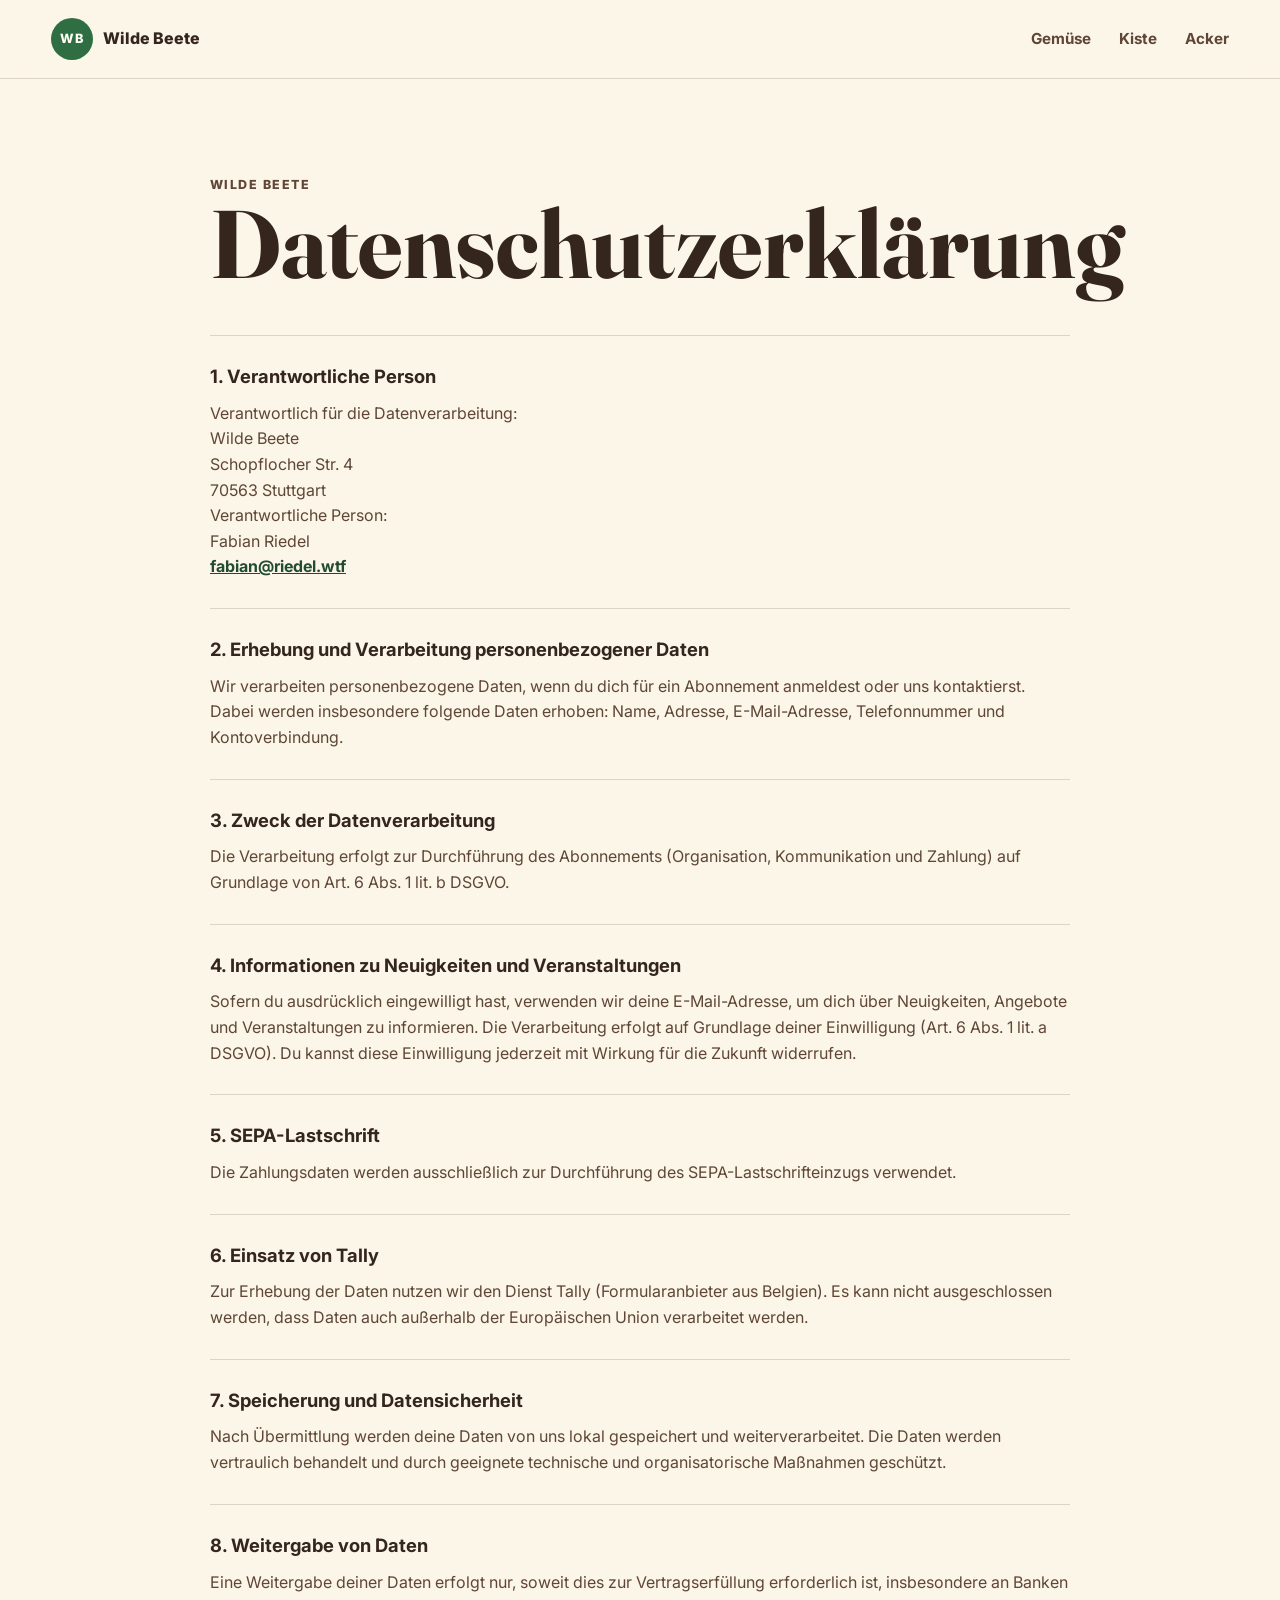
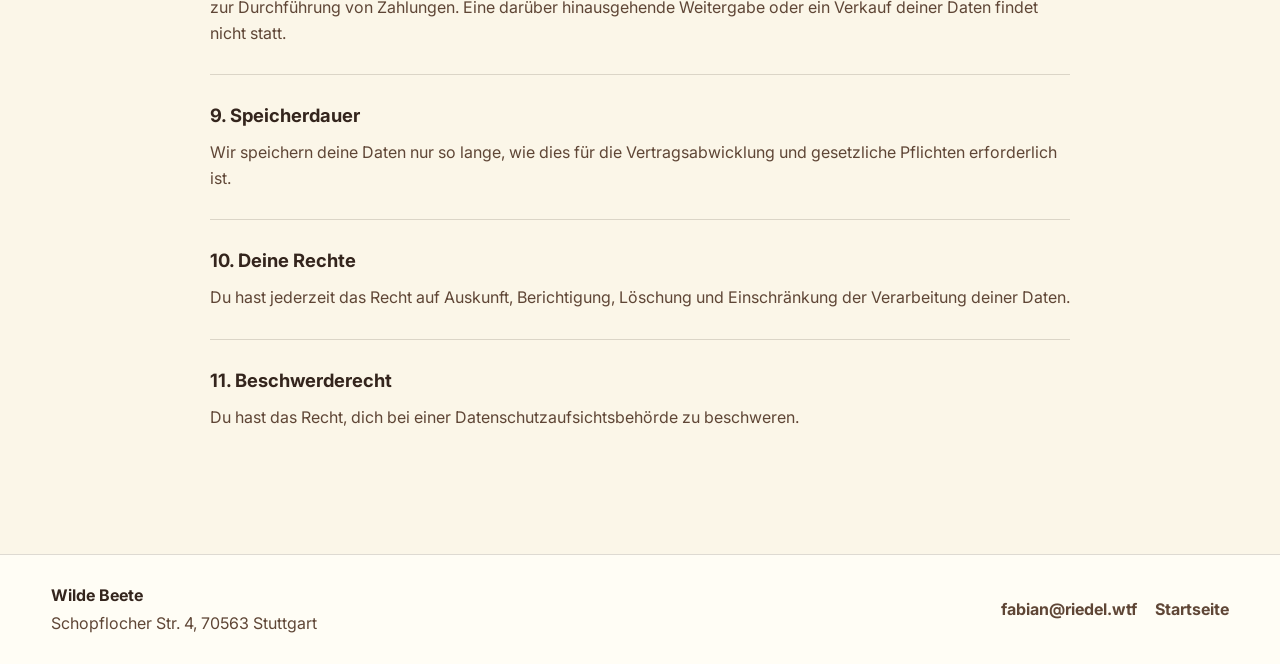
==== datenschutz.html @ 746ea582 "Create static Wilde Beete website" ====
<!doctype html>
<html lang="de">
  <head>
    <meta charset="utf-8">
    <meta name="viewport" content="width=device-width, initial-scale=1">
    <title>Datenschutzerklärung | Wilde Beete</title>
    <meta name="description" content="Datenschutzerklärung von Wilde Beete.">
    <link rel="preconnect" href="https://fonts.googleapis.com">
    <link rel="preconnect" href="https://fonts.gstatic.com" crossorigin>
    <link
      href="https://fonts.googleapis.com/css2?family=Fraunces:opsz,wght@9..144,600;9..144,700&family=Inter:wght@400;500;600;700&display=swap"
      rel="stylesheet"
    >
    <link rel="stylesheet" href="styles.css">
  </head>
  <body>
    <header class="site-header">
      <a class="brand" href="index.html" aria-label="Wilde Beete Startseite">
        <span class="brand-mark" aria-hidden="true">WB</span>
        <span>Wilde Beete</span>
      </a>
      <nav class="main-nav" aria-label="Hauptnavigation">
        <a href="index.html#gemuese">Gemüse</a>
        <a href="index.html#kiste">Kiste</a>
        <a href="index.html#acker">Acker</a>
      </nav>
    </header>

    <main>
      <article class="legal-page">
        <p class="eyebrow">Wilde Beete</p>
        <h1>Datenschutzerklärung</h1>

        <section>
          <h2>1. Verantwortliche Person</h2>
          <p>
            Verantwortlich für die Datenverarbeitung:<br>
            Wilde Beete<br>
            Schopflocher Str. 4<br>
            70563 Stuttgart
          </p>
          <p>
            Verantwortliche Person:<br>
            Fabian Riedel<br>
            <a href="mailto:fabian@riedel.wtf">fabian@riedel.wtf</a>
          </p>
        </section>

        <section>
          <h2>2. Erhebung und Verarbeitung personenbezogener Daten</h2>
          <p>
            Wir verarbeiten personenbezogene Daten, wenn du dich für ein Abonnement
            anmeldest oder uns kontaktierst. Dabei werden insbesondere folgende Daten erhoben:
            Name, Adresse, E-Mail-Adresse, Telefonnummer und Kontoverbindung.
          </p>
        </section>

        <section>
          <h2>3. Zweck der Datenverarbeitung</h2>
          <p>
            Die Verarbeitung erfolgt zur Durchführung des Abonnements (Organisation,
            Kommunikation und Zahlung) auf Grundlage von Art. 6 Abs. 1 lit. b DSGVO.
          </p>
        </section>

        <section>
          <h2>4. Informationen zu Neuigkeiten und Veranstaltungen</h2>
          <p>
            Sofern du ausdrücklich eingewilligt hast, verwenden wir deine E-Mail-Adresse,
            um dich über Neuigkeiten, Angebote und Veranstaltungen zu informieren.
            Die Verarbeitung erfolgt auf Grundlage deiner Einwilligung
            (Art. 6 Abs. 1 lit. a DSGVO). Du kannst diese Einwilligung jederzeit
            mit Wirkung für die Zukunft widerrufen.
          </p>
        </section>

        <section>
          <h2>5. SEPA-Lastschrift</h2>
          <p>
            Die Zahlungsdaten werden ausschließlich zur Durchführung des
            SEPA-Lastschrifteinzugs verwendet.
          </p>
        </section>

        <section>
          <h2>6. Einsatz von Tally</h2>
          <p>
            Zur Erhebung der Daten nutzen wir den Dienst Tally (Formularanbieter aus Belgien).
            Es kann nicht ausgeschlossen werden, dass Daten auch außerhalb der Europäischen
            Union verarbeitet werden.
          </p>
        </section>

        <section>
          <h2>7. Speicherung und Datensicherheit</h2>
          <p>
            Nach Übermittlung werden deine Daten von uns lokal gespeichert und weiterverarbeitet.
            Die Daten werden vertraulich behandelt und durch geeignete technische und
            organisatorische Maßnahmen geschützt.
          </p>
        </section>

        <section>
          <h2>8. Weitergabe von Daten</h2>
          <p>
            Eine Weitergabe deiner Daten erfolgt nur, soweit dies zur Vertragserfüllung
            erforderlich ist, insbesondere an Banken zur Durchführung von Zahlungen.
            Eine darüber hinausgehende Weitergabe oder ein Verkauf deiner Daten findet nicht statt.
          </p>
        </section>

        <section>
          <h2>9. Speicherdauer</h2>
          <p>
            Wir speichern deine Daten nur so lange, wie dies für die Vertragsabwicklung
            und gesetzliche Pflichten erforderlich ist.
          </p>
        </section>

        <section>
          <h2>10. Deine Rechte</h2>
          <p>
            Du hast jederzeit das Recht auf Auskunft, Berichtigung, Löschung und
            Einschränkung der Verarbeitung deiner Daten.
          </p>
        </section>

        <section>
          <h2>11. Beschwerderecht</h2>
          <p>
            Du hast das Recht, dich bei einer Datenschutzaufsichtsbehörde zu beschweren.
          </p>
        </section>
      </article>
    </main>

    <footer class="site-footer">
      <div>
        <strong>Wilde Beete</strong>
        <span>Schopflocher Str. 4, 70563 Stuttgart</span>
      </div>
      <div class="footer-links">
        <a href="mailto:fabian@riedel.wtf">fabian@riedel.wtf</a>
        <a href="index.html">Startseite</a>
      </div>
    </footer>
  </body>
</html>
---- styles.css ----
:root {
  --soil: #34251d;
  --soil-soft: #5f4636;
  --leaf: #2f6e42;
  --leaf-deep: #224c31;
  --beet: #94344f;
  --cream: #fbf6e8;
  --paper: #fffdf5;
  --line: rgba(52, 37, 29, 0.16);
  --shadow: 0 18px 50px rgba(52, 37, 29, 0.14);
}

* {
  box-sizing: border-box;
}

html {
  scroll-behavior: smooth;
}

body {
  margin: 0;
  background: var(--cream);
  color: var(--soil);
  font-family: Inter, system-ui, -apple-system, BlinkMacSystemFont, "Segoe UI", sans-serif;
  line-height: 1.6;
}

a {
  color: inherit;
}

.site-header {
  position: sticky;
  top: 0;
  z-index: 10;
  display: flex;
  align-items: center;
  justify-content: space-between;
  gap: 24px;
  padding: 18px clamp(18px, 4vw, 56px);
  background: rgba(251, 246, 232, 0.88);
  border-bottom: 1px solid var(--line);
  backdrop-filter: blur(14px);
}

.brand,
.main-nav,
.footer-links,
.hero-actions {
  display: flex;
  align-items: center;
}

.brand {
  gap: 10px;
  color: var(--soil);
  font-weight: 800;
  text-decoration: none;
}

.brand-mark {
  display: grid;
  width: 42px;
  height: 42px;
  place-items: center;
  border-radius: 50%;
  background: var(--leaf);
  color: var(--paper);
  font-size: 0.8rem;
  letter-spacing: 0.04em;
}

.main-nav {
  gap: clamp(12px, 3vw, 28px);
  color: var(--soil-soft);
  font-size: 0.95rem;
  font-weight: 700;
}

.main-nav a,
.footer-links a,
.text-link {
  text-decoration: none;
}

.main-nav a:hover,
.footer-links a:hover,
.text-link:hover {
  color: var(--beet);
}

.hero {
  min-height: calc(100svh - 79px);
  display: grid;
  align-items: end;
  padding: clamp(72px, 12vw, 150px) clamp(18px, 4vw, 56px) clamp(44px, 8vw, 92px);
  background:
    linear-gradient(90deg, rgba(28, 23, 17, 0.78), rgba(28, 23, 17, 0.34)),
    url("https://images.unsplash.com/photo-1464226184884-fa280b87c399?auto=format&fit=crop&w=1800&q=85")
      center / cover;
  color: var(--paper);
}

.hero-content {
  width: min(820px, 100%);
}

.eyebrow {
  margin: 0 0 12px;
  color: var(--beet);
  font-size: 0.78rem;
  font-weight: 800;
  letter-spacing: 0.12em;
  text-transform: uppercase;
}

.hero .eyebrow {
  color: #f7c66b;
}

h1,
h2 {
  margin: 0;
  font-family: Fraunces, Georgia, serif;
  line-height: 1.02;
}

h1 {
  max-width: 11ch;
  font-size: clamp(4rem, 14vw, 10rem);
}

h2 {
  font-size: clamp(2.25rem, 6vw, 4.8rem);
}

.hero-copy {
  max-width: 700px;
  margin: 22px 0 0;
  font-size: clamp(1.1rem, 2vw, 1.35rem);
}

.hero-actions {
  flex-wrap: wrap;
  gap: 12px;
  margin-top: 34px;
}

.button {
  display: inline-flex;
  min-height: 48px;
  align-items: center;
  justify-content: center;
  padding: 13px 20px;
  border: 2px solid transparent;
  border-radius: 999px;
  font-weight: 800;
  text-decoration: none;
}

.button.primary {
  background: var(--beet);
  color: var(--paper);
}

.button.primary:hover {
  background: #7e2c43;
}

.button.secondary {
  border-color: rgba(255, 253, 245, 0.7);
  color: var(--paper);
}

.button.secondary:hover {
  background: rgba(255, 253, 245, 0.12);
}

.intro-band {
  display: grid;
  grid-template-columns: repeat(3, 1fr);
  gap: 1px;
  background: var(--line);
  border-bottom: 1px solid var(--line);
}

.intro-band div {
  padding: clamp(20px, 4vw, 36px);
  background: var(--paper);
}

.metric {
  display: block;
  color: var(--leaf-deep);
  font-family: Fraunces, Georgia, serif;
  font-size: clamp(1.55rem, 3.2vw, 2.8rem);
  font-weight: 700;
  line-height: 1.05;
}

.content-section,
.cta-section,
.legal-page {
  width: min(1120px, calc(100% - 36px));
  margin: 0 auto;
}

.content-section {
  padding: clamp(64px, 10vw, 126px) 0;
}

.two-column {
  display: grid;
  grid-template-columns: minmax(0, 0.95fr) minmax(0, 1.05fr);
  gap: clamp(28px, 6vw, 86px);
  align-items: start;
  border-bottom: 1px solid var(--line);
}

.text-stack {
  display: grid;
  gap: 18px;
  color: var(--soil-soft);
  font-size: clamp(1.05rem, 1.8vw, 1.2rem);
}

.text-stack p,
.feature-copy p,
.cta-section p,
.legal-page p {
  margin: 0;
}

.text-link {
  width: fit-content;
  color: var(--leaf-deep);
  font-weight: 800;
}

.feature-panel {
  display: grid;
  grid-template-columns: minmax(0, 1.35fr) minmax(280px, 0.65fr);
  gap: clamp(24px, 5vw, 72px);
  align-items: stretch;
}

.feature-copy {
  display: grid;
  align-content: center;
  gap: 20px;
  padding: clamp(30px, 5vw, 56px);
  background: var(--leaf-deep);
  color: var(--paper);
}

.feature-copy .eyebrow {
  color: #f7c66b;
}

.feature-copy p {
  max-width: 680px;
  font-size: 1.08rem;
}

.season-box {
  display: grid;
  align-content: end;
  gap: 18px;
  padding: clamp(28px, 5vw, 46px);
  background: var(--paper);
  border: 1px solid var(--line);
  box-shadow: var(--shadow);
}

.season-label {
  color: var(--beet);
  font-weight: 800;
  text-transform: uppercase;
  letter-spacing: 0.1em;
}

.season-box strong {
  font-family: Fraunces, Georgia, serif;
  font-size: clamp(2.4rem, 5vw, 4.4rem);
  line-height: 1;
}

.season-box p {
  margin: 0;
  color: var(--soil-soft);
}

.cta-section {
  margin-bottom: clamp(56px, 8vw, 96px);
  padding: clamp(42px, 7vw, 76px);
  background: var(--soil);
  color: var(--paper);
  text-align: center;
}

.cta-section .eyebrow {
  color: #f7c66b;
}

.cta-section p {
  max-width: 720px;
  margin: 20px auto 28px;
  font-size: 1.12rem;
}

.legal-page {
  max-width: 860px;
  padding: clamp(52px, 8vw, 96px) 0;
}

.legal-page h1 {
  max-width: none;
  margin-bottom: 42px;
  font-size: clamp(3rem, 8vw, 6rem);
}

.legal-page section {
  padding: 28px 0;
  border-top: 1px solid var(--line);
}

.legal-page h2 {
  margin-bottom: 12px;
  font-family: Inter, system-ui, sans-serif;
  font-size: 1.15rem;
  line-height: 1.35;
}

.legal-page p {
  color: var(--soil-soft);
}

.legal-page a {
  color: var(--leaf-deep);
  font-weight: 700;
}

.site-footer {
  display: flex;
  align-items: center;
  justify-content: space-between;
  gap: 24px;
  padding: 28px clamp(18px, 4vw, 56px);
  background: var(--paper);
  border-top: 1px solid var(--line);
  color: var(--soil-soft);
}

.site-footer div:first-child {
  display: grid;
  gap: 2px;
}

.site-footer strong {
  color: var(--soil);
}

.footer-links {
  gap: 18px;
  font-weight: 700;
}

@media (max-width: 760px) {
  .site-header,
  .site-footer {
    align-items: flex-start;
    flex-direction: column;
  }

  .main-nav {
    width: 100%;
    overflow-x: auto;
    padding-bottom: 4px;
  }

  .hero {
    min-height: 760px;
  }

  .intro-band,
  .two-column,
  .feature-panel {
    grid-template-columns: 1fr;
  }

  .intro-band {
    gap: 0;
  }

  .intro-band div {
    border-bottom: 1px solid var(--line);
  }

  .cta-section {
    width: 100%;
    margin-bottom: 0;
  }
}
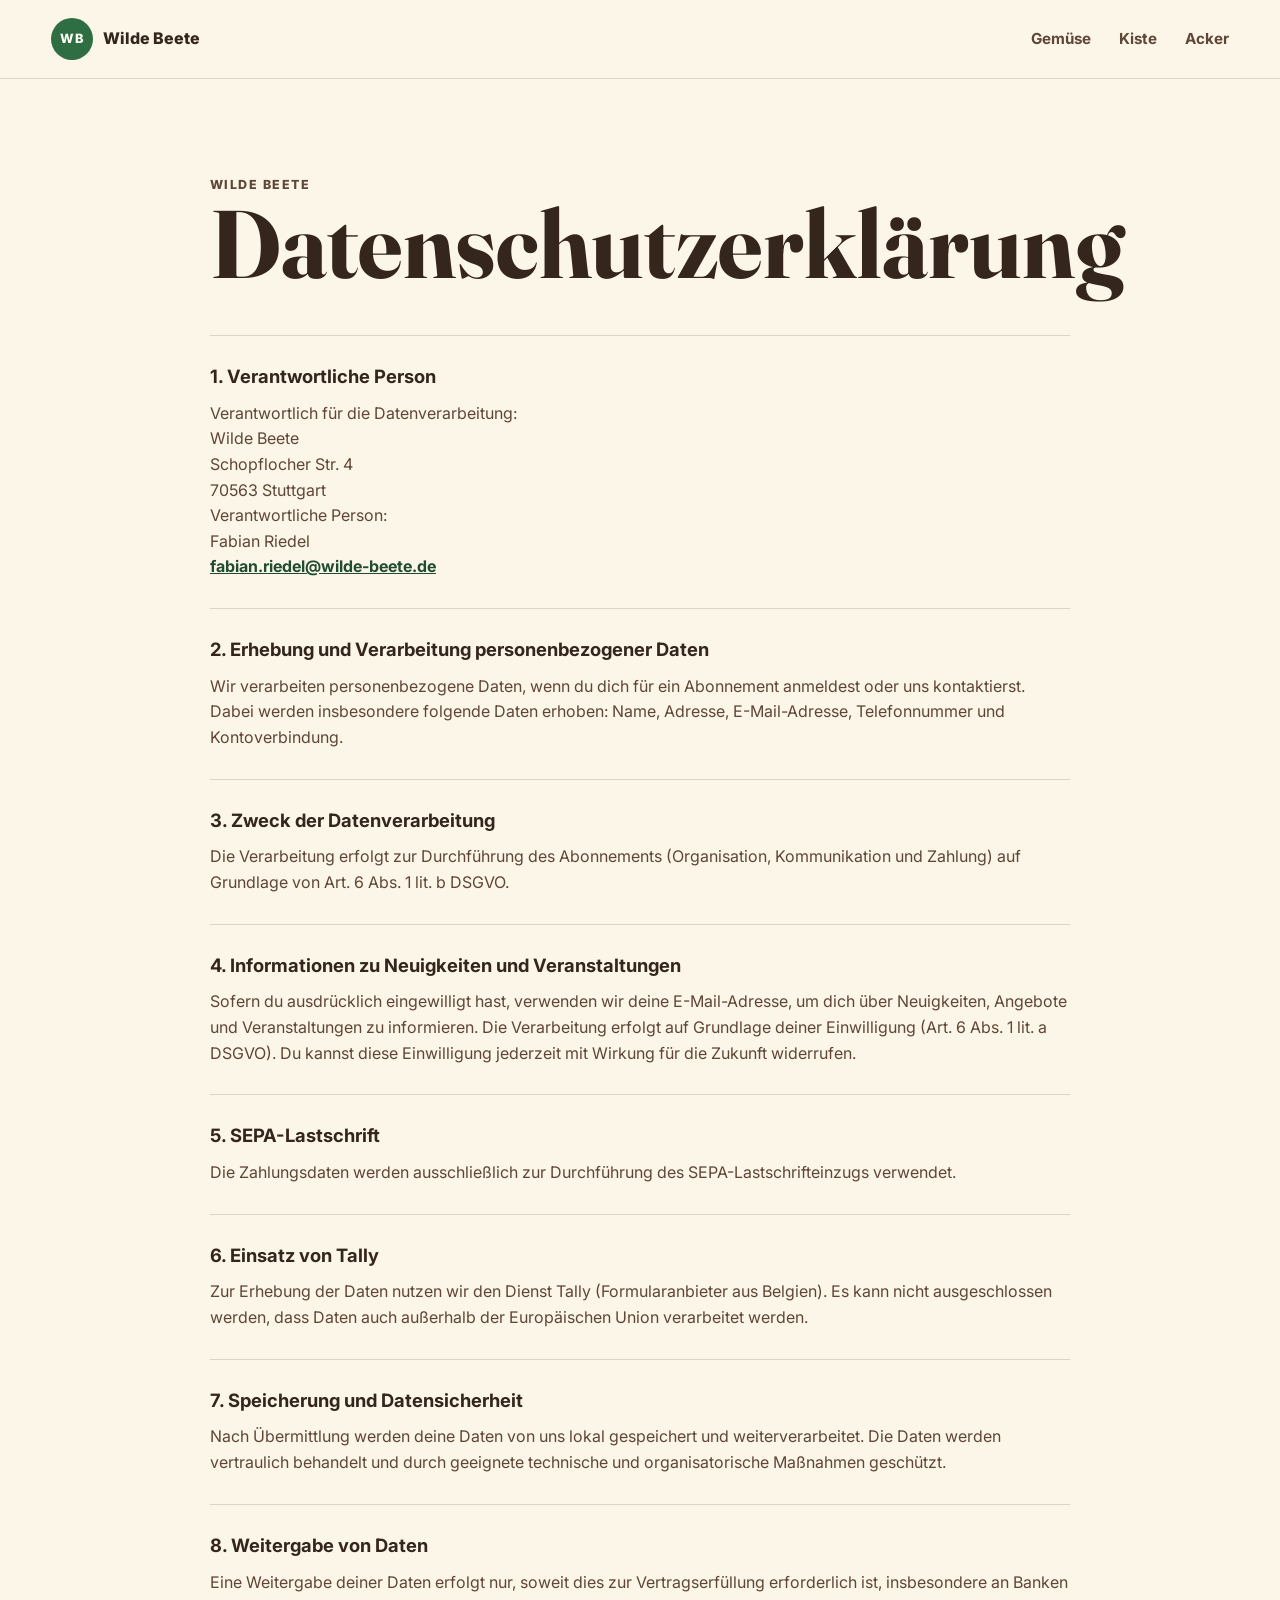
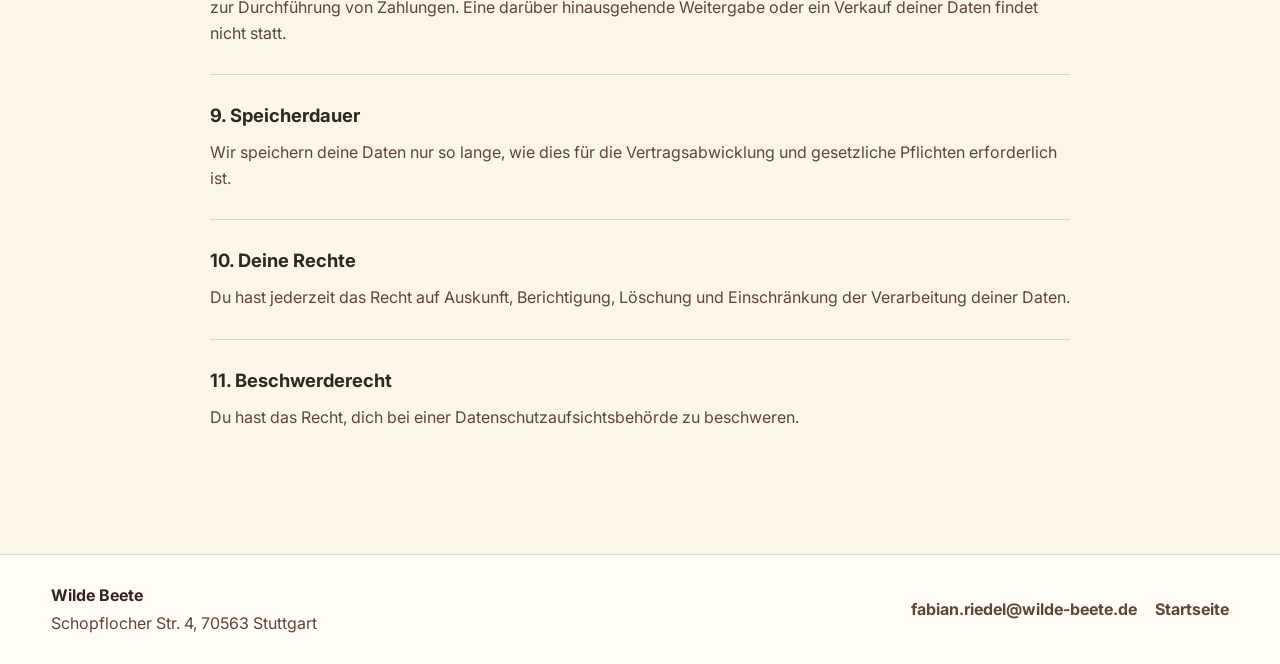
==== commit 0901f665: "Update contact email" ====
--- a/datenschutz.html
+++ b/datenschutz.html
@@ -5,6 +5,30 @@
     <meta name="viewport" content="width=device-width, initial-scale=1">
     <title>Datenschutzerklärung | Wilde Beete</title>
     <meta name="description" content="Datenschutzerklärung von Wilde Beete.">
+    <link rel="canonical" href="https://wilde-beete.de/datenschutz.html">
+    <meta property="og:locale" content="de_DE">
+    <meta property="og:type" content="website">
+    <meta property="og:site_name" content="Wilde Beete">
+    <meta property="og:title" content="Datenschutzerklärung | Wilde Beete">
+    <meta property="og:description" content="Datenschutzerklärung von Wilde Beete.">
+    <meta property="og:url" content="https://wilde-beete.de/datenschutz.html">
+    <meta
+      property="og:image"
+      content="https://images.unsplash.com/photo-1464226184884-fa280b87c399?auto=format&fit=crop&w=1200&h=630&q=85"
+    >
+    <meta property="og:image:secure_url" content="https://images.unsplash.com/photo-1464226184884-fa280b87c399?auto=format&fit=crop&w=1200&h=630&q=85">
+    <meta property="og:image:type" content="image/jpeg">
+    <meta property="og:image:width" content="1200">
+    <meta property="og:image:height" content="630">
+    <meta property="og:image:alt" content="Frisches Gemüse auf einem Bio-Acker">
+    <meta name="twitter:card" content="summary_large_image">
+    <meta name="twitter:title" content="Datenschutzerklärung | Wilde Beete">
+    <meta name="twitter:description" content="Datenschutzerklärung von Wilde Beete.">
+    <meta
+      name="twitter:image"
+      content="https://images.unsplash.com/photo-1464226184884-fa280b87c399?auto=format&fit=crop&w=1200&h=630&q=85"
+    >
+    <meta name="twitter:image:alt" content="Frisches Gemüse auf einem Bio-Acker">
     <link rel="preconnect" href="https://fonts.googleapis.com">
     <link rel="preconnect" href="https://fonts.gstatic.com" crossorigin>
     <link
@@ -42,7 +66,7 @@
           <p>
             Verantwortliche Person:<br>
             Fabian Riedel<br>
-            <a href="mailto:fabian@riedel.wtf">fabian@riedel.wtf</a>
+            <a href="mailto:fabian.riedel@wilde-beete.de">fabian.riedel@wilde-beete.de</a>
           </p>
         </section>
 
@@ -140,7 +164,7 @@
         <span>Schopflocher Str. 4, 70563 Stuttgart</span>
       </div>
       <div class="footer-links">
-        <a href="mailto:fabian@riedel.wtf">fabian@riedel.wtf</a>
+        <a href="mailto:fabian.riedel@wilde-beete.de">fabian.riedel@wilde-beete.de</a>
         <a href="index.html">Startseite</a>
       </div>
     </footer>
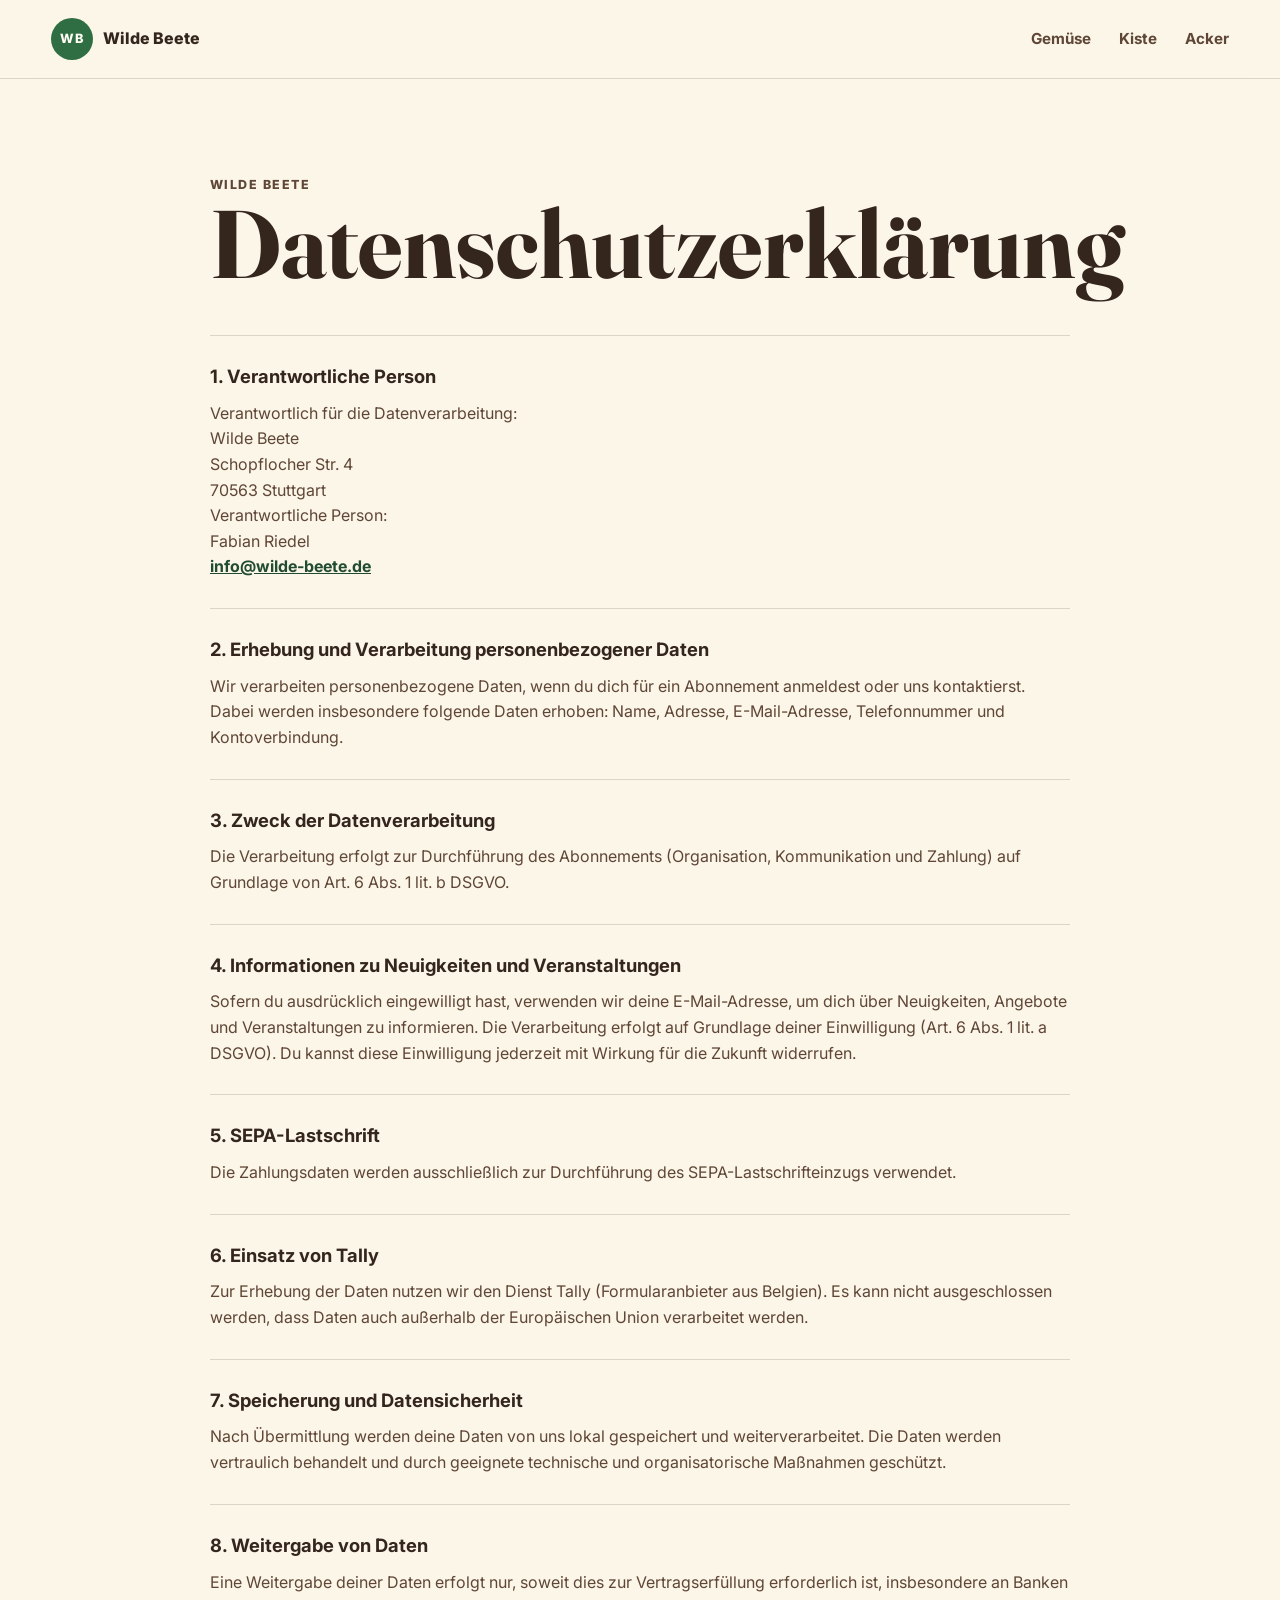
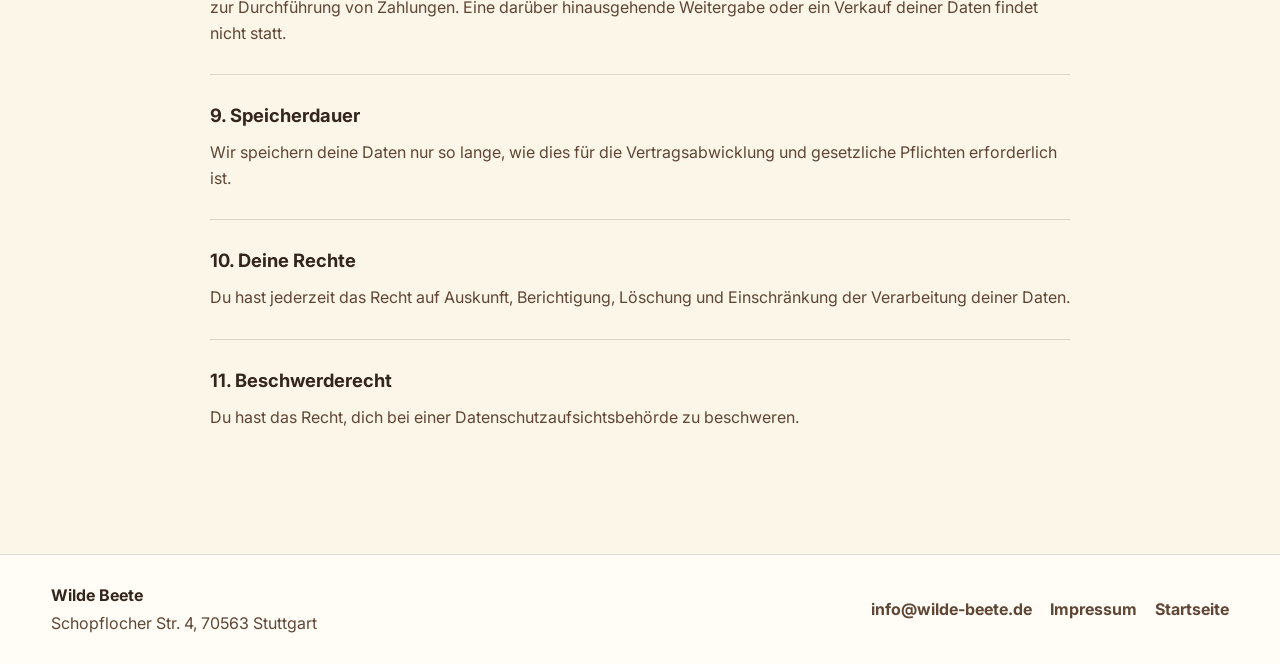
==== commit 453c0832: "Add imprint page and update public email" ====
--- a/datenschutz.html
+++ b/datenschutz.html
@@ -66,7 +66,7 @@
           <p>
             Verantwortliche Person:<br>
             Fabian Riedel<br>
-            <a href="mailto:fabian.riedel@wilde-beete.de">fabian.riedel@wilde-beete.de</a>
+            <a href="mailto:info@wilde-beete.de">info@wilde-beete.de</a>
           </p>
         </section>
 
@@ -164,7 +164,8 @@
         <span>Schopflocher Str. 4, 70563 Stuttgart</span>
       </div>
       <div class="footer-links">
-        <a href="mailto:fabian.riedel@wilde-beete.de">fabian.riedel@wilde-beete.de</a>
+        <a href="mailto:info@wilde-beete.de">info@wilde-beete.de</a>
+        <a href="impressum.html">Impressum</a>
         <a href="index.html">Startseite</a>
       </div>
     </footer>
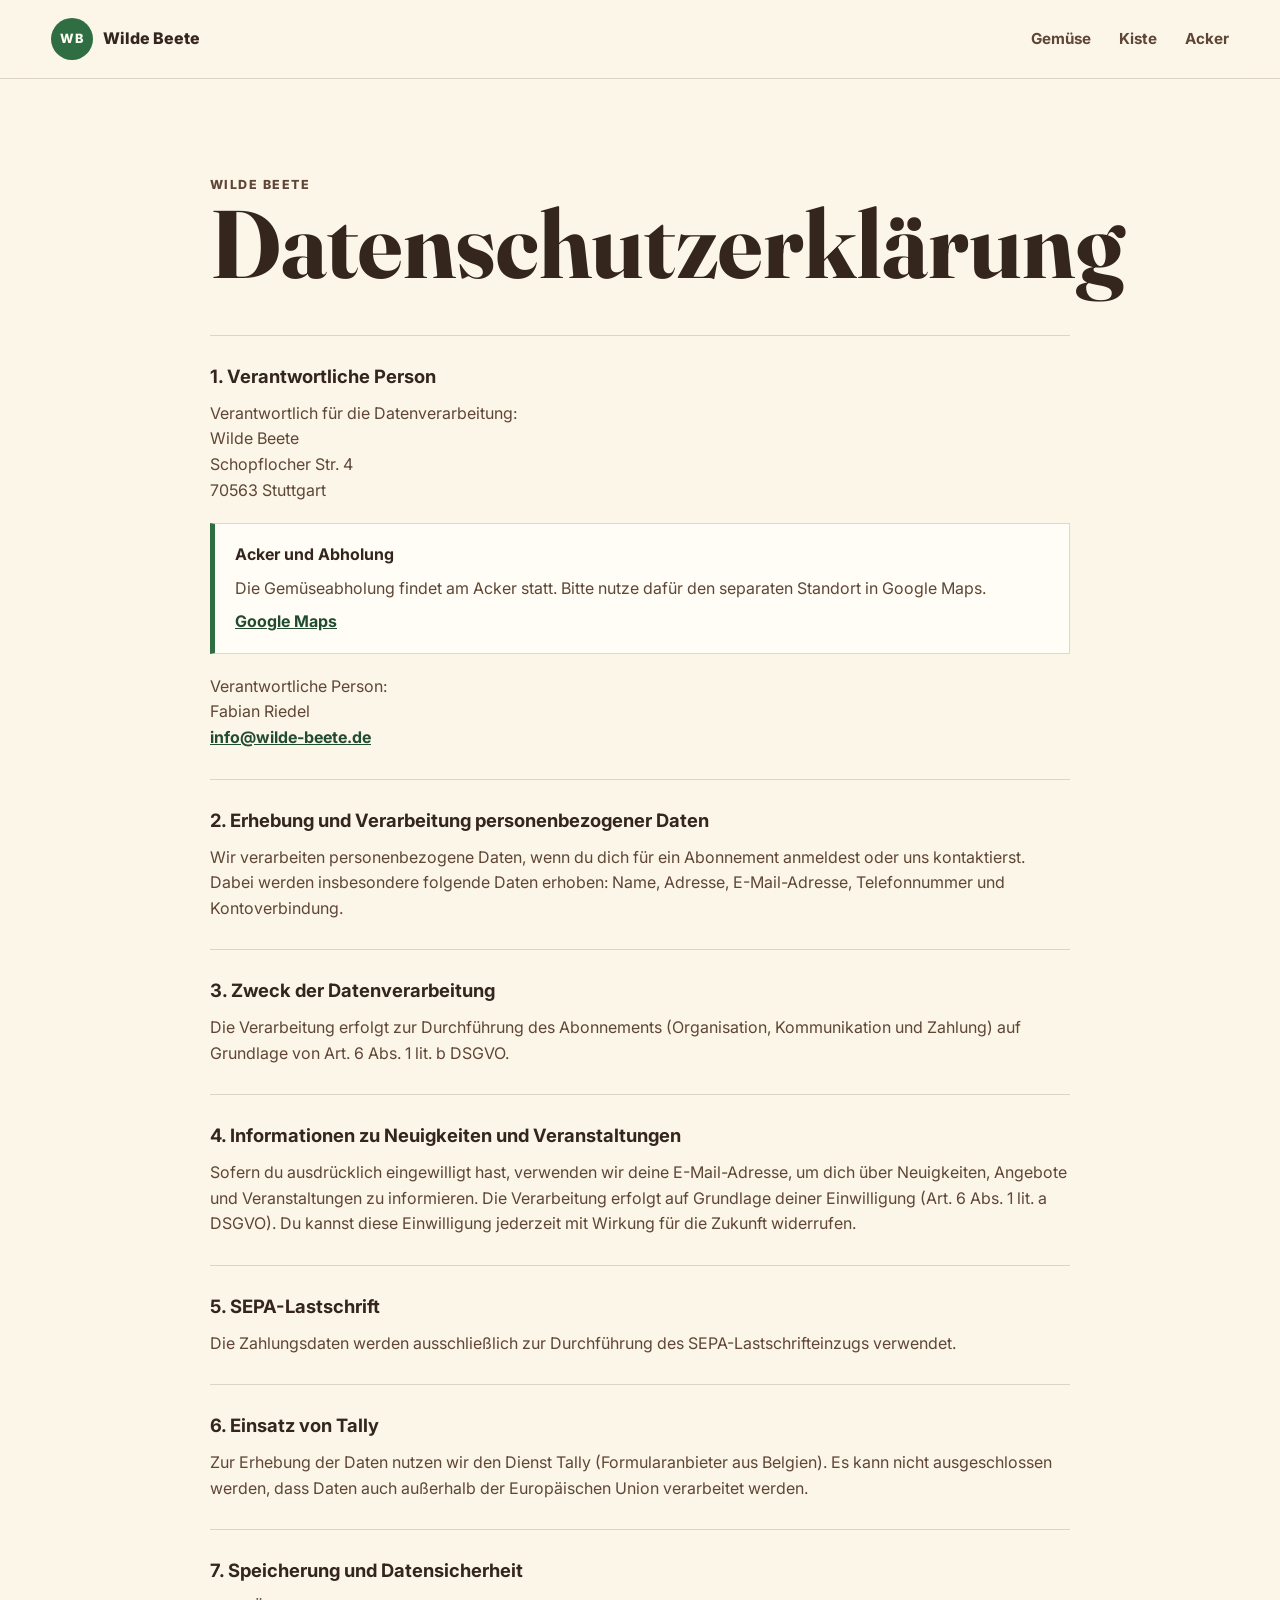
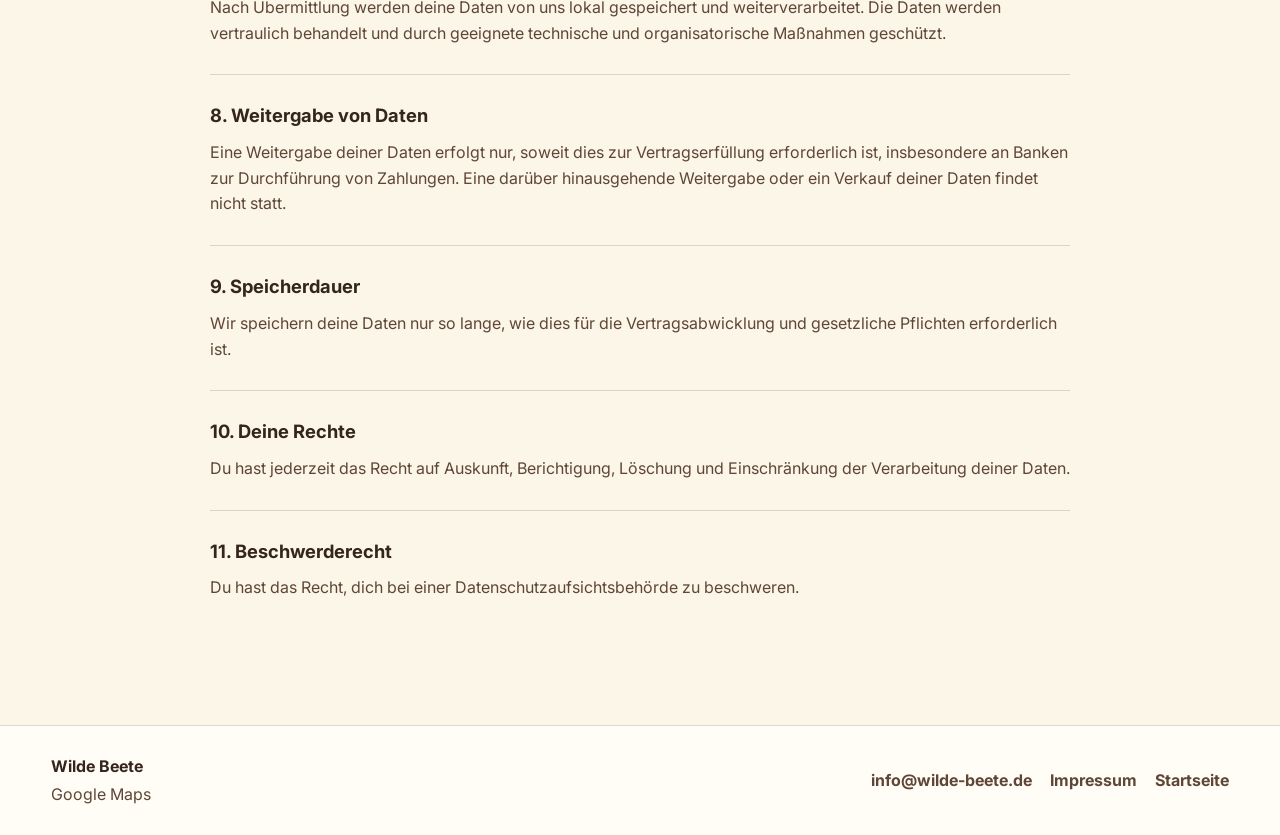
==== commit e0c9d2d8: "Clarify pickup location links" ====
--- a/datenschutz.html
+++ b/datenschutz.html
@@ -63,6 +63,20 @@
             Schopflocher Str. 4<br>
             70563 Stuttgart
           </p>
+          <div class="legal-callout">
+            <strong>Acker und Abholung</strong>
+            <p>
+              Die Gemüseabholung findet am Acker statt. Bitte nutze dafür den
+              separaten Standort in Google Maps.
+            </p>
+            <a
+              href="https://www.google.com/maps/search/48.738719,+9.149577?entry=tts&g_ep=EgoyMDI2MDQwOC4wIPu8ASoASAFQAw%3D%3D&skid=535f36cf-33d7-446b-a86d-d92c115afafc"
+              target="_blank"
+              rel="noreferrer"
+            >
+              Google Maps
+            </a>
+          </div>
           <p>
             Verantwortliche Person:<br>
             Fabian Riedel<br>
@@ -161,7 +175,13 @@
     <footer class="site-footer">
       <div>
         <strong>Wilde Beete</strong>
-        <span>Schopflocher Str. 4, 70563 Stuttgart</span>
+        <a
+          href="https://www.google.com/maps/search/48.738719,+9.149577?entry=tts&g_ep=EgoyMDI2MDQwOC4wIPu8ASoASAFQAw%3D%3D&skid=535f36cf-33d7-446b-a86d-d92c115afafc"
+          target="_blank"
+          rel="noreferrer"
+        >
+          Google Maps
+        </a>
       </div>
       <div class="footer-links">
         <a href="mailto:info@wilde-beete.de">info@wilde-beete.de</a>
--- a/styles.css
+++ b/styles.css
@@ -86,6 +86,7 @@
 
 .main-nav a:hover,
 .footer-links a:hover,
+.site-footer div:first-child a:hover,
 .text-link:hover {
   color: var(--beet);
 }
@@ -341,6 +342,28 @@
   font-weight: 700;
 }
 
+.legal-callout {
+  display: grid;
+  gap: 8px;
+  margin: 20px 0;
+  padding: 18px 20px;
+  background: var(--paper);
+  border: 1px solid var(--line);
+  border-left: 5px solid var(--leaf);
+}
+
+.legal-callout strong {
+  color: var(--soil);
+}
+
+.legal-callout p {
+  margin: 0;
+}
+
+.legal-callout a {
+  width: fit-content;
+}
+
 .site-footer {
   display: flex;
   align-items: center;
@@ -357,6 +380,11 @@
   gap: 2px;
 }
 
+.site-footer div:first-child a {
+  color: inherit;
+  text-decoration: none;
+}
+
 .site-footer strong {
   color: var(--soil);
 }
